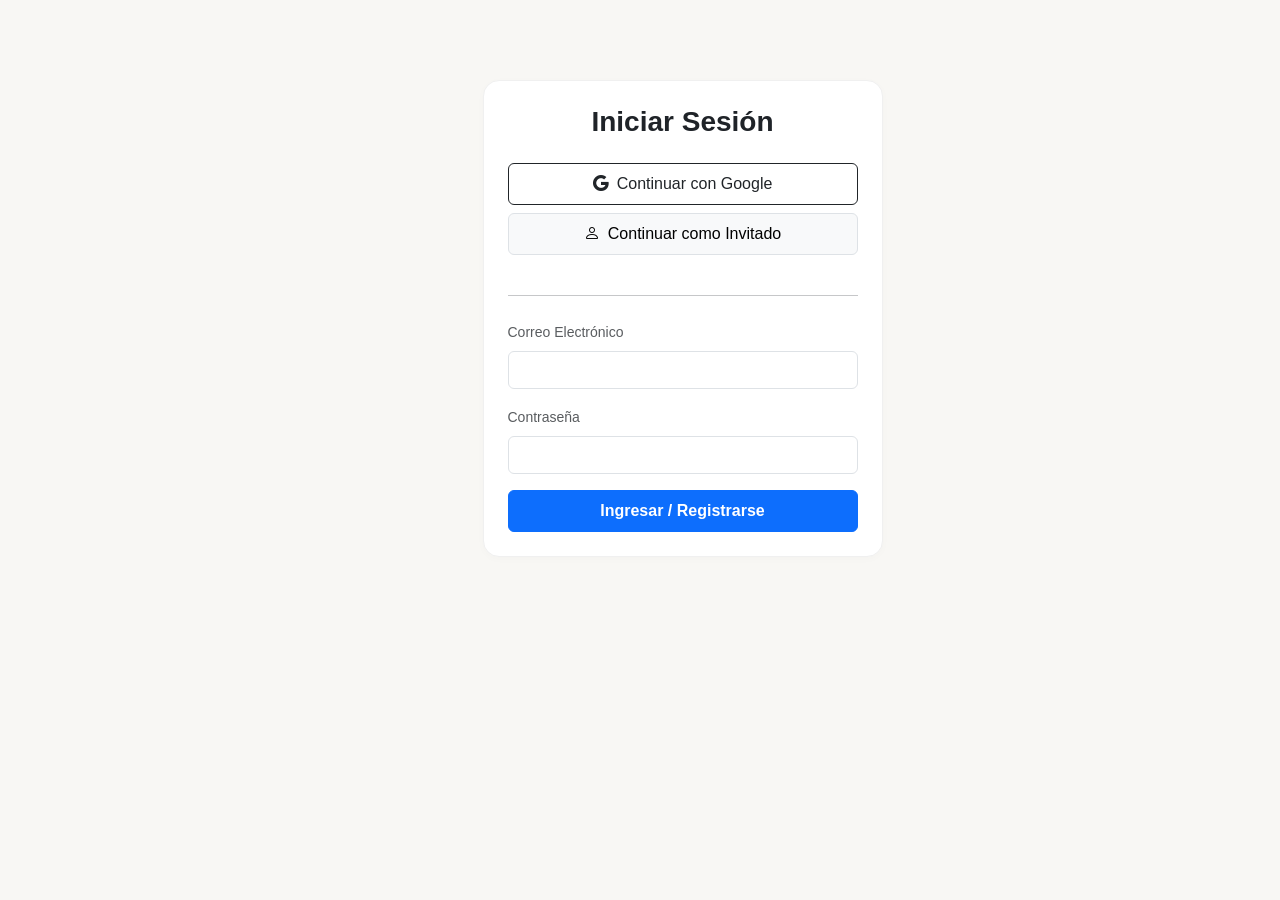
==== index.html @ 105b6065 "Add files via upload" ====
<!DOCTYPE html>
<html lang="es">
<head>
    <meta charset="UTF-8">
    <meta name="viewport" content="width=device-width, initial-scale=1.0">
    <title>MasterBudget Pro - Dashboard</title>
    <!-- Bootstrap CSS & Icons -->
    <link href="https://cdn.jsdelivr.net/npm/bootstrap@5.3.0/dist/css/bootstrap.min.css" rel="stylesheet">
    <link rel="stylesheet" href="https://cdn.jsdelivr.net/npm/bootstrap-icons@1.11.1/font/bootstrap-icons.css">
    <!-- Archivo CSS Personalizado -->
    <link rel="stylesheet" href="styles.css">
    <!-- Chart.js -->
    <script src="https://cdn.jsdelivr.net/npm/chart.js"></script>
    <!-- Supabase JS -->
    <script src="https://cdn.jsdelivr.net/npm/@supabase/supabase-js@2"></script>
    <!-- Librerías para Exportar a Excel y PDF sin fallos de CDN -->
    <script src="https://cdn.jsdelivr.net/npm/xlsx@0.18.5/dist/xlsx.full.min.js"></script>
    <script src="https://cdnjs.cloudflare.com/ajax/libs/jspdf/2.5.1/jspdf.umd.min.js"></script>
    <!-- PDF.js de Mozilla para leer Estados de Cuenta BI en PDF -->
    <script src="https://cdnjs.cloudflare.com/ajax/libs/pdf.js/2.16.105/pdf.min.js"></script>
</head>
<body>

    <!-- OVERLAY DE CARGA Y PROCESAMIENTO -->
    <div id="loading-overlay" class="d-none" style="position: fixed; top: 0; left: 0; width: 100vw; height: 100vh; background: rgba(0,0,0,0.65); z-index: 10000; display: flex; align-items: center; justify-content: center; backdrop-filter: blur(4px);">
        <div class="card p-4 rounded-4 shadow-lg text-center border-0" style="max-width: 380px; background: var(--card-bg, #ffffff);">
            <div class="spinner-border text-primary mb-3" role="status" style="width: 3.5rem; height: 3.5rem;">
                <span class="visually-hidden">Cargando...</span>
            </div>
            <h5 class="fw-bold mb-2" id="loading-title">Procesando Estado de Cuenta...</h5>
            <p class="text-muted small mb-0" id="loading-subtitle">Extrayendo transacciones del PDF. Por favor, no cierres la ventana.</p>
        </div>
    </div>

    <!-- Alerta de Emergencia por Déficit -->
    <div id="emergency-screen" class="d-none">
        <div class="emergency-content text-center text-white p-5 bg-danger" style="position: fixed; top: 0; left: 0; width: 100%; height: 100%; z-index: 9999;">
            <h1 class="display-1">⚠️ ¡ALERTA FINANCIERA!</h1>
            <h2>Tus gastos superan tus ingresos este mes</h2>
            <p>Ya no cuentas con recursos libres. Ajusta tus categorías o revisa tus objetivos.</p>
            <button class="btn btn-light mt-4 fw-bold" onclick="closeEmergency()">Entendido, revisaré mis finanzas</button>
        </div>
    </div>

    <!-- SIDEBAR DE NAVEGACIÓN CON NOMBRES DEBAJO -->
    <aside id="app-sidebar" class="sidebar-nav d-none">
        <div class="mb-3 text-primary fs-3"><i class="bi bi-wallet2"></i></div>
        
        <a class="sidebar-icon active" onclick="showSection('dashboard-section')" title="Dashboard">
            <i class="bi bi-grid-fill"></i>
            <span>Dashboard</span>
        </a>
        <a class="sidebar-icon" onclick="showSection('daily-tx-section'); loadDailyTransactions();" title="Diario">
            <i class="bi bi-receipt-cutoff"></i>
            <span>Diario</span>
        </a>
        <a class="sidebar-icon" onclick="showSection('bank-import-section')" title="Importar">
            <i class="bi bi-file-earmark-arrow-up"></i>
            <span>Importar</span>
        </a>
        <a class="sidebar-icon" onclick="showSection('categories-section')" title="Límites">
            <i class="bi bi-tags-fill"></i>
            <span>Límites</span>
        </a>
        <a class="sidebar-icon" onclick="showSection('emergency-fund-section')" title="Fondo">
            <i class="bi bi-shield-lock-fill"></i>
            <span>Fondo</span>
        </a>
        <a class="sidebar-icon" onclick="showSection('goals-section')" title="Objetivos">
            <i class="bi bi-trophy"></i>
            <span>Objetivos</span>
        </a>
        <a class="sidebar-icon" onclick="showSection('history-section'); loadHistoryTable();" title="Histórico">
            <i class="bi bi-journal-text"></i>
            <span>Histórico</span>
        </a>
        
        <a class="sidebar-icon mt-auto mb-3" data-bs-toggle="modal" data-bs-target="#settingsModal" title="Ajustes">
            <i class="bi bi-gear"></i>
            <span>Ajustes</span>
        </a>
    </aside>

    <div class="main-wrapper">
        
        <!-- TOPBAR DE USUARIO Y SELECTOR DE MES -->
        <header id="top-navbar" class="d-flex justify-content-between align-items-center mb-4 d-none">
            <div class="d-flex align-items-center gap-3">
                <h4 class="fw-bold mb-0">MasterBudget Pro</h4>
                <div class="d-flex align-items-center gap-2 bg-white px-3 py-1 rounded-pill border shadow-sm ms-3">
                    <i class="bi bi-calendar3 text-muted"></i>
                    <input type="month" id="selected-month" class="form-control form-control-sm border-0 bg-transparent fw-semibold" style="width: 145px;" onchange="onPeriodChange()">
                </div>
            </div>
            
            <div class="d-flex align-items-center gap-3">
                <button id="theme-toggle-btn" class="btn btn-white border rounded-circle p-2 shadow-sm d-flex align-items-center justify-content-center" style="width: 40px; height: 40px;" onclick="toggleThemeMode()">
                    <i id="theme-icon" class="bi bi-moon-fill fs-5 text-dark"></i>
                </button>

                <div class="dropdown">
                    <button class="btn btn-white border rounded-pill px-3 py-2 shadow-sm d-flex align-items-center gap-2" type="button" data-bs-toggle="dropdown">
                        <img id="user-avatar" src="" class="rounded-circle d-none" width="28" height="28">
                        <span id="user-greeting" class="fw-semibold text-dark fs-6">Cargando...</span>
                        <i class="bi bi-chevron-down small text-muted"></i>
                    </button>
                    <ul class="dropdown-menu dropdown-menu-end shadow-sm border-0 rounded-4 mt-2">
                        <li><h6 class="dropdown-header" id="user-email">email@ejemplo.com</h6></li>
                        <li><hr class="dropdown-divider"></li>
                        <li><button class="dropdown-item" data-bs-toggle="modal" data-bs-target="#settingsModal"><i class="bi bi-gear me-2"></i> Configuración</button></li>
                        <li><button class="dropdown-item text-danger" onclick="logout()"><i class="bi bi-box-arrow-right me-2"></i> Cerrar Sesión</button></li>
                    </ul>
                </div>
            </div>
        </header>

        <!-- SECCIÓN 1: LOGIN -->
        <section id="login-section" class="dashboard-card mx-auto mt-5" style="max-width: 400px;">
            <h3 class="text-center mb-4 fw-bold">Iniciar Sesión</h3>
            <button type="button" class="btn btn-outline-dark w-100 mb-2 py-2 fw-medium" onclick="loginWithGoogle()"><i class="bi bi-google me-2"></i>Continuar con Google</button>
            <button type="button" class="btn btn-light border w-100 mb-3 py-2 fw-medium" onclick="loginAsGuest()"><i class="bi bi-person me-2"></i>Continuar como Invitado</button>
            <hr class="my-4">
            <form id="login-form">
                <div class="mb-3">
                    <label class="form-label small text-muted">Correo Electrónico</label>
                    <input type="email" id="login-email" class="form-control" required>
                </div>
                <div class="mb-3">
                    <label class="form-label small text-muted">Contraseña</label>
                    <input type="password" id="login-password" class="form-control" required>
                </div>
                <button type="submit" class="btn btn-primary w-100 py-2 fw-semibold">Ingresar / Registrarse</button>
            </form>
        </section>

        <!-- SECCIÓN PRINCIPAL: DASHBOARD -->
        <section id="dashboard-section" class="d-none">
            <!-- ACCIONES RÁPIDAS -->
            <div class="d-flex justify-content-between align-items-center flex-wrap gap-2 mb-4">
                <div class="d-flex gap-2 flex-wrap">
                    <button class="btn btn-dark rounded-pill px-4" onclick="showSection('daily-tx-section')"><i class="bi bi-plus-circle me-2"></i>Nueva Transacción</button>
                    <button class="btn btn-outline-primary rounded-pill px-4" onclick="showSection('bank-import-section')"><i class="bi bi-upload me-2"></i>Importar Estado de Cuenta BI</button>
                    <button class="btn btn-outline-success rounded-pill px-4" onclick="showSection('goals-section')"><i class="bi bi-flag me-2"></i>Objetivos</button>
                    <button class="btn btn-outline-warning text-dark rounded-pill px-4" onclick="showSection('categories-section')"><i class="bi bi-tags me-2"></i>Límites</button>
                </div>
                <div class="d-flex gap-2">
                    <button class="btn btn-outline-secondary rounded-pill px-3" onclick="exportToExcel()"><i class="bi bi-file-earmark-excel text-success me-1"></i> Excel</button>
                    <button class="btn btn-outline-secondary rounded-pill px-3" onclick="exportToPDF()"><i class="bi bi-file-earmark-pdf text-danger me-1"></i> PDF</button>
                </div>
            </div>

            <!-- MÉTRICAS PRINCIPALES -->
            <div class="row g-3 mb-4">
                <div class="col-md-4">
                    <div class="dashboard-card">
                        <div class="metric-title">Saldo Libre Disponible</div>
                        <div class="metric-sub">Descontando gastos y débitos</div>
                        <div class="metric-value" id="dash-balance">Q 0,00</div>
                    </div>
                </div>
                <div class="col-md-4">
                    <div class="dashboard-card">
                        <div class="metric-title">Gastos Fijos y Diarios</div>
                        <div class="metric-sub">Total acumulado del mes</div>
                        <div class="metric-value val-negative" id="dash-expenses">-Q 0,00</div>
                    </div>
                </div>
                <div class="col-md-4">
                    <div class="dashboard-card">
                        <div class="metric-title">Ingresos Totales</div>
                        <div class="metric-sub">Base más ingresos extras</div>
                        <div class="metric-value val-positive" id="dash-income">Q 0,00</div>
                    </div>
                </div>
            </div>

            <!-- FILA 2: LÍMITES POR CATEGORÍA Y TRANSACCIONES -->
            <div class="row g-3 mb-4">
                <div class="col-md-6">
                    <div class="dashboard-card">
                        <div class="d-flex justify-content-between align-items-center mb-3">
                            <h6 class="fw-bold mb-0"><i class="bi bi-speedometer2 me-2 text-warning"></i>Límites de Presupuesto</h6>
                            <button class="btn btn-sm btn-link p-0 text-decoration-none" onclick="showSection('categories-section')">Editar Límites</button>
                        </div>
                        <div id="category-limits-container">
                            <span class="text-muted small">Cargando categorías...</span>
                        </div>
                    </div>
                </div>

                <div class="col-md-6">
                    <div class="dashboard-card">
                        <div class="d-flex justify-content-between align-items-center mb-3">
                            <h6 class="fw-bold mb-0"><i class="bi bi-clock-history me-2 text-primary"></i>Últimas Transacciones Registradas</h6>
                            <button class="btn btn-sm btn-outline-primary rounded-pill px-3 fw-semibold" onclick="showSection('daily-tx-section'); loadDailyTransactions();" id="view-all-tx-btn">
                                Ver todas <i class="bi bi-arrow-right ms-1"></i>
                            </button>
                        </div>
                        <div id="recent-transactions-list">
                            <span class="text-muted small">Cargando movimientos...</span>
                        </div>
                    </div>
                </div>
            </div>

            <!-- FILA 3: GRÁFICAS -->
            <div class="row g-3">
                <div class="col-md-6">
                    <div class="dashboard-card">
                        <h6 class="fw-bold mb-1">Evolución Diaria de Gastos</h6>
                        <div class="small text-muted mb-3">Totales acumulados por semana</div>
                        <canvas id="barChart" height="200"></canvas>
                    </div>
                </div>

                <div class="col-md-6">
                    <div class="dashboard-card">
                        <h6 class="fw-bold mb-1">Distribución Por Categoría</h6>
                        <div class="small text-muted mb-3">Proporción del mes</div>
                        <canvas id="donutChart" height="200"></canvas>
                    </div>
                </div>
            </div>
        </section>

        <!-- SECCIÓN: LIBRO DIARIO DE TRANSACCIONES -->
        <section id="daily-tx-section" class="d-none">
            <div class="dashboard-card">
                <div class="d-flex justify-content-between align-items-center flex-wrap gap-2 mb-3">
                    <div>
                        <h4 class="fw-bold mb-0"><i class="bi bi-receipt-cutoff me-2 text-primary"></i>Libro Diario de Movimientos</h4>
                        <p class="text-muted small mb-0">Consulta, filtra o edita el 100% de tus créditos y débitos importados o manuales</p>
                    </div>
                    <button class="btn btn-primary" data-bs-toggle="modal" data-bs-target="#newTxModal"><i class="bi bi-plus-lg me-1"></i>Agregar Movimiento</button>
                </div>

                <!-- CONTROLES DE FILTRO Y BÚSQUEDA -->
                <div class="row g-2 mb-4 bg-light p-3 rounded-3 border">
                    <div class="col-md-6">
                        <div class="input-group">
                            <span class="input-group-text bg-white border-end-0"><i class="bi bi-search text-muted"></i></span>
                            <input type="text" id="search-tx-input" class="form-control border-start-0" placeholder="Buscar por descripción o concepto..." oninput="filterDailyTransactions()">
                        </div>
                    </div>
                    <div class="col-md-3">
                        <select id="filter-tx-type" class="form-select" onchange="filterDailyTransactions()">
                            <option value="all">Todos los Movimientos</option>
                            <option value="expense">Solo Débitos (Gastos)</option>
                            <option value="income">Solo Créditos (Ingresos)</option>
                        </select>
                    </div>
                    <div class="col-md-3 text-end">
                        <span class="badge bg-secondary p-2 fs-6 fw-normal" id="tx-count-badge">0 Movimientos</span>
                    </div>
                </div>

                <div class="table-responsive">
                    <table class="table table-hover align-middle">
                        <thead class="table-light">
                            <tr>
                                <th>Fecha</th>
                                <th>Tipo</th>
                                <th>Categoría</th>
                                <th>Descripción / Documento</th>
                                <th>Monto</th>
                                <th>Acción</th>
                            </tr>
                        </thead>
                        <tbody id="daily-tx-table-body">
                            <tr><td colspan="6" class="text-center text-muted">Cargando transacciones...</td></tr>
                        </tbody>
                    </table>
                </div>
            </div>
        </section>

        <!-- SECCIÓN: IMPORTADOR BANCO BI (PDF / CSV) Y SMS -->
        <section id="bank-import-section" class="d-none">
            <div class="row g-4">
                <!-- IMPORTAR PDF DE BANCO INDUSTRIAL -->
                <div class="col-md-6">
                    <div class="dashboard-card">
                        <h5 class="fw-bold mb-3"><i class="bi bi-file-earmark-pdf text-danger me-2"></i>Importar Estado de Cuenta BI (PDF)</h5>
                        <p class="small text-muted mb-3">Sube directamente el estado de cuenta oficial descargado en formato PDF de <strong>BI en Línea</strong>.</p>
                        
                        <div class="mb-3">
                            <input type="file" id="bank-file-input" class="form-control" accept=".pdf, .csv, .xlsx, .xls">
                        </div>
                        <button class="btn btn-danger w-100 fw-semibold" onclick="processBankFile()"><i class="bi bi-upload me-2"></i>Importar PDF de BI</button>
                    </div>
                </div>

                <!-- PARSER DE SMS O NOTIFICACIÓN BI -->
                <div class="col-md-6">
                    <div class="dashboard-card">
                        <h5 class="fw-bold mb-3"><i class="bi bi-chat-text text-primary me-2"></i>Pegar Notificación SMS / Correo</h5>
                        <p class="small text-muted mb-3">Pega el texto que te envía el banco al realizar un movimiento (Ej: <em>"BiMovil: Debito por Q.500.00 Cuenta MONE..."</em>).</p>
                        
                        <div class="mb-3">
                            <textarea id="sms-text-input" class="form-control" rows="4" placeholder="Pega aquí el mensaje de BiMovil..."></textarea>
                        </div>
                        <button class="btn btn-primary w-100 fw-semibold" onclick="parseSmsNotification()"><i class="bi bi-magic me-2"></i>Parsear y Registrar Transacción</button>
                    </div>
                </div>
            </div>
        </section>

        <!-- SECCIÓN: CATEGORÍAS PERSONALIZADAS Y LÍMITES -->
        <section id="categories-section" class="d-none">
            <div class="dashboard-card mx-auto" style="max-width: 650px;">
                <h4 class="fw-bold mb-3"><i class="bi bi-tags-fill me-2 text-warning"></i>Categorías Personalizadas y Presupuestos</h4>
                <p class="text-muted small mb-4">Define límites mensuales por categoría para recibir alertas cuando te acerques al máximo configurado.</p>

                <div class="input-group mb-4">
                    <input type="text" id="new-cat-name" class="form-control" placeholder="Nombre de categoría (ej: Gimnasio, Mascotas)">
                    <input type="number" id="new-cat-limit" class="form-control" placeholder="Límite máximo Q">
                    <button class="btn btn-warning fw-semibold" onclick="addCustomCategory()"><i class="bi bi-plus-lg me-1"></i>Agregar</button>
                </div>

                <h6 class="fw-bold mb-3">Tus Categorías Configuradas</h6>
                <div id="categories-manage-list">
                    <span class="text-muted small">Cargando categorías...</span>
                </div>
            </div>
        </section>

        <!-- SECCIÓN: FONDO DE EMERGENCIA DINÁMICO -->
        <section id="emergency-fund-section" class="d-none">
            <div class="dashboard-card mx-auto" style="max-width: 700px;">
                <h4 class="fw-bold mb-3"><i class="bi bi-shield-check me-2 text-success"></i>Fondo de Emergencia Dinámico</h4>
                <p class="text-muted small mb-4">Calcula la cantidad de meses que puedes cubrir sin ingresos, en función de tus gastos fijos reales.</p>

                <div class="row g-3 mb-4">
                    <div class="col-md-6">
                        <div class="p-3 bg-light rounded-3 text-center">
                            <span class="small text-muted d-block">Gasto Mensual Promedio</span>
                            <h3 class="fw-bold text-danger mb-0" id="avg-monthly-expense">Q 0.00</h3>
                        </div>
                    </div>
                    <div class="col-md-6">
                        <div class="p-3 bg-light rounded-3 text-center">
                            <span class="small text-muted d-block">Monto Actual de Ahorro</span>
                            <h3 class="fw-bold text-success mb-0" id="current-savings-fund">Q 0.00</h3>
                        </div>
                    </div>
                </div>

                <div class="text-center p-4 rounded-4 border bg-white shadow-sm mb-4">
                    <h5 class="text-muted mb-2">Respaldo Financiero Calculado:</h5>
                    <h1 class="display-4 fw-bold text-primary mb-1" id="freedom-months">0.0 Meses</h1>
                    <p class="small text-muted mb-0" id="freedom-status-text">Analizando datos...</p>
                </div>

                <div class="mb-3">
                    <label class="form-label fw-bold">Ajustar Saldo de Fondo de Emergencia:</label>
                    <div class="input-group">
                        <span class="input-group-text">Q</span>
                        <input type="number" id="update-emergency-input" class="form-control" placeholder="Monto total asignado a emergencias">
                        <button class="btn btn-primary" onclick="updateEmergencySavings()">Actualizar Fondo</button>
                    </div>
                </div>
            </div>
        </section>

        <!-- SECCIÓN: OBJETIVOS -->
        <section id="goals-section" class="d-none dashboard-card mx-auto mt-4" style="max-width: 500px;">
            <h4 class="fw-bold mb-3">Nuevo Objetivo</h4>
            <div class="mb-3">
                <label class="form-label">Nombre del Objetivo:</label>
                <input type="text" id="goal-name-input" class="form-control" placeholder="Ej: Viaje, Carro, Estudios">
            </div>

            <div class="mb-3">
                <label class="form-label">Monto Total Meta (Q):</label>
                <input type="number" id="goal-target-amount" class="form-control" placeholder="Ej: 12000" oninput="calculateMonthlyDebit()">
            </div>

            <div class="mb-3">
                <label class="form-label">Plazo en Meses:</label>
                <input type="number" id="goal-target-months" class="form-control" value="12" min="1" oninput="calculateMonthlyDebit()">
            </div>

            <div class="mb-3">
                <label class="form-label">Cuota Mensual Automática:</label>
                <input type="number" id="goal-monthly-debit" class="form-control bg-light" readonly>
            </div>

            <button class="btn btn-success w-100 mb-2" onclick="saveGoal()">Guardar Objetivo</button>
            <button class="btn btn-light border w-100" onclick="showSection('dashboard-section')">Volver al Dashboard</button>
        </section>

        <!-- SECCIÓN: HISTÓRICO -->
        <section id="history-section" class="d-none">
            <div class="dashboard-card">
                <h4 class="fw-bold mb-3"><i class="bi bi-journal-text me-2 text-primary"></i>Histórico Presupuestario</h4>
                <div class="table-responsive">
                    <table class="table table-hover align-middle">
                        <thead class="table-light">
                            <tr>
                                <th>Mes / Año</th>
                                <th>Ingresos</th>
                                <th>Gastos</th>
                                <th>Ahorros / Débitos</th>
                                <th>Saldo Disponible</th>
                                <th>Acción</th>
                            </tr>
                        </thead>
                        <tbody id="history-table-body">
                            <tr><td colspan="6" class="text-center text-muted">Cargando historial...</td></tr>
                        </tbody>
                    </table>
                </div>
            </div>
        </section>

    </div>

    <!-- MODAL NUEVO MOVIMIENTO DIARIO -->
    <div class="modal fade" id="newTxModal" tabindex="-1">
        <div class="modal-dialog">
            <div class="modal-content rounded-4 border-0">
                <div class="modal-header">
                    <h5 class="modal-title fw-bold">➕ Registrar Transacción</h5>
                    <button type="button" class="btn-close" data-bs-dismiss="modal"></button>
                </div>
                <div class="modal-body">
                    <div class="mb-3">
                        <label class="form-label fw-bold">Tipo</label>
                        <select id="tx-type" class="form-select" onchange="updateCategoryDropdown()">
                            <option value="expense">Gasto (-)</option>
                            <option value="income">Ingreso (+)</option>
                        </select>
                    </div>
                    <div class="mb-3">
                        <label class="form-label fw-bold">Categoría</label>
                        <select id="tx-category" class="form-select"></select>
                    </div>
                    <div class="mb-3">
                        <label class="form-label fw-bold">Monto (Q)</label>
                        <input type="number" id="tx-amount" class="form-control" placeholder="0.00" step="0.01" required>
                    </div>
                    <div class="mb-3">
                        <label class="form-label fw-bold">Fecha</label>
                        <input type="date" id="tx-date" class="form-control">
                    </div>
                    <div class="mb-3">
                        <label class="form-label fw-bold">Descripción / Nota</label>
                        <input type="text" id="tx-desc" class="form-control" placeholder="Ej: Pago de Luz, Supermercado">
                    </div>
                </div>
                <div class="modal-footer">
                    <button type="button" class="btn btn-light" data-bs-dismiss="modal">Cancelar</button>
                    <button type="button" class="btn btn-primary" onclick="saveDailyTransaction()">Guardar Transacción</button>
                </div>
            </div>
        </div>
    </div>

    <!-- MODAL CONFIGURACIÓN CUENTA -->
    <div class="modal fade" id="settingsModal" tabindex="-1">
        <div class="modal-dialog">
            <div class="modal-content rounded-4 border-0">
                <div class="modal-header">
                    <h5 class="modal-title fw-bold"><i class="bi bi-gear-fill me-2"></i>Configuración</h5>
                    <button type="button" class="btn-close" data-bs-dismiss="modal"></button>
                </div>
                <div class="modal-body">
                    <div class="mb-4">
                        <label class="form-label fw-bold">Divisa</label>
                        <select id="currency-select" class="form-select" onchange="changeCurrency(this.value)">
                            <option value="Q">Quetzales (Q)</option>
                            <option value="€">Euros (€)</option>
                            <option value="$">Dólares ($)</option>
                        </select>
                    </div>
                    <hr class="my-4">
                    <div class="border border-danger border-opacity-25 bg-danger bg-opacity-10 rounded-3 p-3">
                        <h6 class="fw-bold text-danger mb-1"><i class="bi bi-exclamation-triangle-fill me-2"></i>Zona de Peligro</h6>
                        <p class="small text-muted mb-3">Esta acción eliminará todos los registros permanentemente.</p>
                        <button type="button" class="btn btn-outline-danger btn-sm w-100 fw-semibold" onclick="openResetConfirmation()">Resetear todos mis datos</button>
                    </div>
                </div>
            </div>
        </div>
    </div>

    <!-- MODAL CONFIRMACIÓN RESET -->
    <div class="modal fade" id="confirmResetModal" tabindex="-1">
        <div class="modal-dialog modal-dialog-centered">
            <div class="modal-content rounded-4 border-0 shadow">
                <div class="modal-header bg-danger text-white rounded-top-4">
                    <h5 class="modal-title fw-bold">Confirmar Eliminación</h5>
                    <button type="button" class="btn-close btn-close-white" data-bs-dismiss="modal"></button>
                </div>
                <div class="modal-body text-center p-4">
                    <h5 class="fw-bold text-danger mb-3">¿Esta seguro de eliminar la data?</h5>
                    <p class="text-muted mb-0">No se podrá restaurar una vez confirmado.</p>
                </div>
                <div class="modal-footer justify-content-center gap-2 pb-4 border-0">
                    <button type="button" class="btn btn-light border" data-bs-dismiss="modal">Cancelar</button>
                    <button type="button" class="btn btn-danger" onclick="executeResetData()">Sí, eliminar todo</button>
                </div>
            </div>
        </div>
    </div>

    <!-- Bootstrap JS -->
    <script src="https://cdn.jsdelivr.net/npm/bootstrap@5.3.0/dist/js/bootstrap.bundle.min.js"></script>

    <!-- CÓDIGO JAVASCRIPT MASTERBUDGET PRO -->
    <script>
        if (window.pdfjsLib) {
            pdfjsLib.GlobalWorkerOptions.workerSrc = 'https://cdnjs.cloudflare.com/ajax/libs/pdf.js/2.16.105/pdf.worker.min.js';
        }

        let supabaseClient = null;
        if (window.supabase) {
            const supabaseUrl = 'https://aiufiecbzrupeodtupur.supabase.co';
            const supabaseKey = 'sb_publishable_KdfNLyZZM8jr92pLWsxePg_XNn4ZMca';
            supabaseClient = window.supabase.createClient(supabaseUrl, supabaseKey);
        }

        let currentUserId = null;
        let barChartInstance = null;
        let donutChartInstance = null;
        let currentCurrency = 'Q';
        let selectedPeriod = new Date().toISOString().slice(0, 7);

        let defaultCategories = [
            { name: "Comida / Supermercado", limit: 2000 },
            { name: "Alquiler / Casa", limit: 3000 },
            { name: "Luz / Servicios", limit: 500 },
            { name: "Salud / Farmacia", limit: 500 },
            { name: "Transporte", limit: 800 },
            { name: "Compras / Entretenimiento", limit: 1000 },
            { name: "Transferencias / Pagos", limit: 1500 }
        ];

        let customCategories = [];
        let dailyTransactions = [];
        let goalsList = [];
        let totalSavingsFund = 0;

        function formatMoney(amount) {
            return (parseFloat(amount) || 0).toLocaleString('en-US', {
                minimumFractionDigits: 2,
                maximumFractionDigits: 2
            });
        }

        function showLoading(title, subtitle) {
            const overlay = document.getElementById('loading-overlay');
            if (title) document.getElementById('loading-title').innerText = title;
            if (subtitle) document.getElementById('loading-subtitle').innerText = subtitle;
            overlay.classList.remove('d-none');
        }

        function hideLoading() {
            document.getElementById('loading-overlay').classList.add('d-none');
        }

        document.addEventListener('DOMContentLoaded', () => {
            document.getElementById('selected-month').value = selectedPeriod;
            document.getElementById('tx-date').valueAsDate = new Date();

            const savedTheme = localStorage.getItem('theme');
            if (savedTheme === 'dark') {
                document.body.classList.add('dark-theme');
                const themeIcon = document.getElementById('theme-icon');
                if (themeIcon) {
                    themeIcon.classList.remove('bi-moon-fill', 'text-dark');
                    themeIcon.classList.add('bi-sun-fill', 'text-warning');
                }
            }

            const loginForm = document.getElementById('login-form');
            if (loginForm) {
                loginForm.addEventListener('submit', async function(e) {
                    e.preventDefault();
                    if (!supabaseClient) return alert('La conexión con Supabase falló.');
                    const email = document.getElementById('login-email').value;
                    const password = document.getElementById('login-password').value;

                    try {
                        let { data, error } = await supabaseClient.auth.signInWithPassword({ email, password });
                        if (error) {
                            let signUp = await supabaseClient.auth.signUp({ email, password });
                            if (signUp.error) alert('Error: ' + signUp.error.message);
                            else alert('Usuario registrado exitosamente.');
                        }
                    } catch (err) { alert('Error: ' + err.message); }
                });
            }
        });

        function toggleThemeMode() {
            const body = document.body;
            const themeIcon = document.getElementById('theme-icon');
            body.classList.toggle('dark-theme');
            
            if (body.classList.contains('dark-theme')) {
                themeIcon.classList.remove('bi-moon-fill', 'text-dark');
                themeIcon.classList.add('bi-sun-fill', 'text-warning');
                localStorage.setItem('theme', 'dark');
            } else {
                themeIcon.classList.remove('bi-sun-fill', 'text-warning');
                themeIcon.classList.add('bi-moon-fill', 'text-dark');
                localStorage.setItem('theme', 'light');
            }
            renderCharts();
        }

        if (supabaseClient) {
            supabaseClient.auth.onAuthStateChange((event, session) => {
                if (session) {
                    currentUserId = session.user.id;
                    renderUserProfile(session.user);
                    toggleAppLayout(true);
                    showSection('dashboard-section');
                    loadAllAppData();
                }
            });
        }

        function renderUserProfile(user) {
            const avatarImg = document.getElementById('user-avatar');
            const greetingEl = document.getElementById('user-greeting');
            const emailEl = document.getElementById('user-email');

            if (user === 'invitado') {
                greetingEl.innerText = "Modo Invitado";
                emailEl.innerText = "Sesión temporal de prueba";
                avatarImg.classList.add('d-none');
            } else if (user) {
                const userMeta = user.user_metadata || {};
                const fullName = userMeta.full_name || userMeta.name || 'Usuario';
                const avatarUrl = userMeta.avatar_url || userMeta.picture;

                greetingEl.innerText = fullName;
                emailEl.innerText = user.email || '';

                if (avatarUrl) {
                    avatarImg.src = avatarUrl;
                    avatarImg.classList.remove('d-none');
                }
            }
        }

        function toggleAppLayout(show) {
            if (show) {
                document.getElementById('top-navbar').classList.remove('d-none');
                document.getElementById('app-sidebar').classList.remove('d-none');
            } else {
                document.getElementById('top-navbar').classList.add('d-none');
                document.getElementById('app-sidebar').classList.add('d-none');
            }
        }

        async function loginWithGoogle() {
            if (!supabaseClient) return alert('No hay conexión con Supabase. Usa modo invitado.');
            try {
                await supabaseClient.auth.signInWithOAuth({
                    provider: 'google',
                    options: { redirectTo: window.location.origin }
                });
            } catch (err) { alert(err.message); }
        }

        function loginAsGuest() {
            currentUserId = 'invitado';
            renderUserProfile('invitado');
            toggleAppLayout(true);
            showSection('dashboard-section');
            loadAllAppData();
        }

        async function logout() {
            if (supabaseClient) await supabaseClient.auth.signOut();
            currentUserId = null;
            toggleAppLayout(false);
            showSection('login-section');
        }

        function showSection(sectionId) {
            const sections = document.querySelectorAll('section');
            sections.forEach(sec => sec.classList.add('d-none'));
            document.getElementById(sectionId).classList.remove('d-none');

            if (sectionId === 'daily-tx-section') {
                loadDailyTransactions();
            }
        }

        function onPeriodChange() {
            selectedPeriod = document.getElementById('selected-month').value;
            loadAllAppData();
        }

        function changeCurrency(symbol) {
            currentCurrency = symbol;
            updateDashboardMetrics();
        }

        function exportToPDF() {
            if (!window.jspdf) return alert("Cargando motor PDF, intenta de nuevo.");
            const { jsPDF } = window.jspdf;
            const doc = new jsPDF();

            doc.setFillColor(31, 35, 40);
            doc.rect(0, 0, 210, 30, 'F');
            doc.setFont("helvetica", "bold");
            doc.setFontSize(20);
            doc.setTextColor(255, 255, 255);
            doc.text("MasterBudget Pro - Reporte Financiero", 14, 20);

            doc.setFontSize(10);
            doc.setFont("helvetica", "normal");
            doc.text(`Periodo: ${selectedPeriod}`, 155, 20);

            let totalInc = 0, totalExp = 0;
            dailyTransactions.forEach(t => {
                if (t.type === 'income') totalInc += parseFloat(t.amount);
                else totalExp += parseFloat(t.amount);
            });

            const goalsDebit = goalsList.reduce((acc, g) => acc + (parseFloat(g.monthly_debit) || 0), 0);
            const freeBalance = totalInc - totalExp - goalsDebit;

            let y = 45;
            doc.setTextColor(0, 0, 0);
            doc.setFontSize(14);
            doc.setFont("helvetica", "bold");
            doc.text("Resumen General", 14, y);

            y += 8;
            const summaryRows = [
                ["Ingresos y Saldo Inicial", `${currentCurrency} ${formatMoney(totalInc)}`],
                ["Gastos Totales", `-${currentCurrency} ${formatMoney(totalExp)}`],
                ["Apartado de Objetivos", `-${currentCurrency} ${formatMoney(goalsDebit)}`],
                ["Saldo Libre Disponible", `${currentCurrency} ${formatMoney(freeBalance)}`]
            ];

            doc.setFontSize(11);
            summaryRows.forEach(([label, val], idx) => {
                doc.setFillColor(idx % 2 === 0 ? 245 : 255, 245, 245);
                doc.rect(14, y - 6, 182, 9, 'F');
                doc.setFont("helvetica", idx === 3 ? "bold" : "normal");
                doc.text(label, 18, y);
                doc.text(val, 180, y, { align: 'right' });
                y += 10;
            });

            y += 10;
            doc.setFontSize(14);
            doc.setFont("helvetica", "bold");
            doc.text("Últimas Transacciones del Mes", 14, y);

            y += 8;
            doc.setFontSize(10);
            doc.setFont("helvetica", "bold");
            doc.text("Fecha", 18, y);
            doc.text("Categoría", 55, y);
            doc.text("Descripción", 105, y);
            doc.text("Monto", 180, y, { align: 'right' });
            y += 5;

            doc.setFont("helvetica", "normal");
            dailyTransactions.slice(0, 15).forEach((t, i) => {
                if (y > 270) { doc.addPage(); y = 20; }
                doc.setFillColor(i % 2 === 0 ? 250 : 255, 250, 250);
                doc.rect(14, y - 5, 182, 8, 'F');
                doc.text(t.date || '', 18, y);
                doc.text((t.category || '').slice(0, 20), 55, y);
                doc.text((t.description || '').slice(0, 30), 105, y);
                doc.text(`${t.type === 'income' ? '+' : '-'}${currentCurrency} ${formatMoney(t.amount)}`, 180, y, { align: 'right' });
                y += 8;
            });

            doc.save(`MasterBudget_${selectedPeriod}.pdf`);
        }

        function exportToExcel() {
            const exportData = [
                ["MasterBudget Pro - Reporte Financiero"],
                ["Periodo:", selectedPeriod],
                [],
                ["Fecha", "Tipo", "Categoría", "Descripción", "Monto (" + currentCurrency + ")"]
            ];

            dailyTransactions.forEach(t => {
                exportData.push([t.date, t.type === 'income' ? 'Ingreso' : 'Gasto', t.category, t.description, t.amount]);
            });

            const ws = XLSX.utils.aoa_to_sheet(exportData);
            const wb = XLSX.utils.book_new();
            XLSX.utils.book_append_sheet(wb, ws, "Transacciones");
            XLSX.writeFile(wb, `MasterBudget_${selectedPeriod}.xlsx`);
        }

        async function loadAllAppData() {
            updateCategoryDropdown();

            if (supabaseClient && currentUserId && currentUserId !== 'invitado') {
                const { data: cats } = await supabaseClient.from('custom_categories').select('*').eq('user_id', currentUserId);
                if (cats && cats.length > 0) customCategories = cats;
                else customCategories = defaultCategories;

                const { data: txs } = await supabaseClient.from('daily_transactions').select('*').eq('user_id', currentUserId).order('date', { ascending: false });
                if (txs) dailyTransactions = txs.filter(t => t.date && t.date.startsWith(selectedPeriod));

                const { data: gol } = await supabaseClient.from('goals').select('*').eq('user_id', currentUserId);
                if (gol) goalsList = gol;
            }

            updateDashboardMetrics();
            renderCategoryLimits();
            renderRecentTransactions();
            calculateEmergencyFund();
        }

        function updateCategoryDropdown() {
            const type = document.getElementById('tx-type').value;
            const catSelect = document.getElementById('tx-category');
            
            if (type === 'income') {
                catSelect.innerHTML = '<option value="Salario">Salario Base</option><option value="Extra">Ingreso Extra</option><option value="Saldo Inicial BI">Saldo Inicial BI</option>';
            } else {
                const allCats = customCategories.length > 0 ? customCategories : defaultCategories;
                catSelect.innerHTML = allCats.map(c => `<option value="${c.name}">${c.name}</option>`).join('');
            }
        }

        async function saveDailyTransaction() {
            const type = document.getElementById('tx-type').value;
            const category = document.getElementById('tx-category').value;
            const amount = parseFloat(document.getElementById('tx-amount').value) || 0;
            const date = document.getElementById('tx-date').value || new Date().toISOString().slice(0, 10);
            const description = document.getElementById('tx-desc').value;

            if (amount <= 0) return alert('Ingresa un monto válido.');

            const newTx = { type, category, amount, date, description };

            if (supabaseClient && currentUserId && currentUserId !== 'invitado') {
                await supabaseClient.from('daily_transactions').insert([{ user_id: currentUserId, ...newTx }]);
            } else {
                dailyTransactions.unshift(newTx);
            }

            const modal = bootstrap.Modal.getInstance(document.getElementById('newTxModal'));
            if (modal) modal.hide();

            loadAllAppData();
        }

        function renderCategoryLimits() {
            const container = document.getElementById('category-limits-container');
            const allCats = customCategories.length > 0 ? customCategories : defaultCategories;

            container.innerHTML = allCats.map(cat => {
                const spent = dailyTransactions
                    .filter(t => t.type === 'expense' && t.category === cat.name)
                    .reduce((sum, t) => sum + parseFloat(t.amount), 0);

                const limit = parseFloat(cat.budget_limit || cat.limit) || 1;
                const pct = Math.min(100, Math.round((spent / limit) * 100));

                let barColor = 'bg-success';
                if (pct >= 100) barColor = 'bg-danger';
                else if (pct >= 80) barColor = 'bg-warning text-dark';

                return `<div class="mb-3">
                    <div class="d-flex justify-content-between small fw-bold mb-1">
                        <span>${cat.name}</span>
                        <span>${currentCurrency} ${formatMoney(spent)} / ${currentCurrency} ${formatMoney(limit)} (${pct}%)</span>
                    </div>
                    <div class="progress" style="height: 10px;">
                        <div class="progress-bar ${barColor}" style="width: ${pct}%;"></div>
                    </div>
                </div>`;
            }).join('');
        }

        function renderRecentTransactions() {
            const container = document.getElementById('recent-transactions-list');
            const btnViewAll = document.getElementById('view-all-tx-btn');

            if (btnViewAll) {
                btnViewAll.innerHTML = `Ver todas (${dailyTransactions.length}) <i class="bi bi-arrow-right ms-1"></i>`;
            }

            if (dailyTransactions.length === 0) {
                container.innerHTML = '<span class="text-muted small">No hay movimientos en este mes.</span>';
                return;
            }

            container.innerHTML = dailyTransactions.slice(0, 5).map(t => 
                `<div class="tx-item d-flex justify-content-between align-items-center py-2 border-bottom">
                    <div>
                        <div class="tx-title fw-bold text-dark small">${t.description || t.category}</div>
                        <div class="tx-date text-muted small">${t.date} · ${t.category}</div>
                    </div>
                    <div class="fw-bold ${t.type === 'income' ? 'text-success' : 'text-danger'}">
                        ${t.type === 'income' ? '+' : '-'}${currentCurrency} ${formatMoney(t.amount)}
                    </div>
                </div>`
            ).join('');
        }

        function loadDailyTransactions() {
            filterDailyTransactions();
        }

        function filterDailyTransactions() {
            const tbody = document.getElementById('daily-tx-table-body');
            const searchVal = document.getElementById('search-tx-input')?.value.toLowerCase() || '';
            const typeVal = document.getElementById('filter-tx-type')?.value || 'all';

            let filtered = dailyTransactions.filter(t => {
                const matchesSearch = (t.description || '').toLowerCase().includes(searchVal) || (t.category || '').toLowerCase().includes(searchVal);
                const matchesType = (typeVal === 'all') || (t.type === typeVal);
                return matchesSearch && matchesType;
            });

            const countBadge = document.getElementById('tx-count-badge');
            if (countBadge) countBadge.innerText = `${filtered.length} Movimiento(s)`;

            if (filtered.length === 0) {
                tbody.innerHTML = '<tr><td colspan="6" class="text-center text-muted">No se encontraron movimientos.</td></tr>';
                return;
            }

            tbody.innerHTML = filtered.map((t, idx) => `
                <tr>
                    <td class="fw-semibold">${t.date}</td>
                    <td>
                        <span class="badge ${t.type === 'income' ? 'bg-success-subtle text-success border border-success' : 'bg-danger-subtle text-danger border border-danger'} rounded-pill">
                            ${t.type === 'income' ? 'Crédito (+)' : 'Débito (-)'}
                        </span>
                    </td>
                    <td><span class="badge bg-light text-dark border">${t.category}</span></td>
                    <td class="small fw-medium">${t.description || 'Sin nota'}</td>
                    <td class="fw-bold ${t.type === 'income' ? 'text-success' : 'text-danger'}">
                        ${t.type === 'income' ? '+' : '-'}${currentCurrency} ${formatMoney(t.amount)}
                    </td>
                    <td>
                        <button class="btn btn-sm btn-outline-danger" onclick="deleteTransaction(${idx})"><i class="bi bi-trash"></i></button>
                    </td>
                </tr>
            `).join('');
        }

        async function deleteTransaction(idx) {
            const tx = dailyTransactions[idx];
            if (!tx) return;

            if (confirm('¿Deseas eliminar este movimiento?')) {
                if (supabaseClient && currentUserId && currentUserId !== 'invitado' && tx.id) {
                    await supabaseClient.from('daily_transactions').delete().eq('id', tx.id);
                }
                dailyTransactions.splice(idx, 1);
                loadAllAppData();
            }
        }

        function updateDashboardMetrics() {
            let totalIncome = 0;
            let totalExpenses = 0;

            dailyTransactions.forEach(t => {
                if (t.type === 'income') totalIncome += parseFloat(t.amount);
                else totalExpenses += parseFloat(t.amount);
            });

            const goalsDebit = goalsList.reduce((acc, g) => acc + (parseFloat(g.monthly_debit) || 0), 0);
            const balance = totalIncome - totalExpenses - goalsDebit;

            document.getElementById('dash-income').innerText = `${currentCurrency} ${formatMoney(totalIncome)}`;
            document.getElementById('dash-expenses').innerText = `-${currentCurrency} ${formatMoney(totalExpenses)}`;
            document.getElementById('dash-balance').innerText = `${currentCurrency} ${formatMoney(balance)}`;

            if (balance < 0 && totalIncome > 0) {
                document.getElementById('emergency-screen').classList.remove('d-none');
            } else {
                document.getElementById('emergency-screen').classList.add('d-none');
            }

            renderCharts();
        }

        function closeEmergency() {
            document.getElementById('emergency-screen').classList.add('d-none');
        }

        async function processBankFile() {
            const fileInput = document.getElementById('bank-file-input');
            if (!fileInput.files.length) return alert('Por favor, selecciona un archivo.');

            const file = fileInput.files[0];
            showLoading("Leyendo Estado de Cuenta...", "Analizando transacciones del archivo BI. Por favor espera unos segundos.");

            setTimeout(async () => {
                try {
                    if (file.type === 'application/pdf' || file.name.endsWith('.pdf')) {
                        await parseBIPdfStatement(file);
                    } else {
                        await parseBICsvOrExcelStatement(file);
                    }
                } catch (err) {
                    alert("Error al procesar el archivo: " + err.message);
                } finally {
                    hideLoading();
                }
            }, 300);
        }

        // 1. CLASIFICADOR LOCAL (RESPALDO AUTOMÁTICO DE ALTA FIABILIDAD)
        function autoCategorizeTransaction(description) {
            const desc = (description || '').toUpperCase();

            if (/DOMINOS|CAMPERO|DELICIAS|LAI LAI|MCDONALD|CAESARS|PEDIDOSYA|RESTAURANTE|CHICHARRONERA|ALMUERZO|SUPERMERCADO|SUPER 24|PUMA VILLALO|TACO/i.test(desc)) {
                return "Comida / Supermercado";
            }
            if (/EST\. DE SERV|MONTECAL|PUMA|PARQUEO|GASOLINERA|TRANSPORTE|UBER|SHELL|UNO/i.test(desc)) {
                return "Transporte";
            }
            if (/FARMA|VALUE|GALENO|BATRES|MEDIC|SALUD/i.test(desc)) {
                return "Salud / Farmacia";
            }
            if (/MATERIALES|ARENA|MANO DE OBRA|LAMINAS|TUBOS|PLANO|GARITA|CASA|COBAN|ALQUILER/i.test(desc)) {
                return "Alquiler / Casa";
            }
            if (/UNIVERSIDAD|TIGO|CLARO|EEGSA|EMPAGUA|LUNA|SERVICIOS|LUZ|AGUA/i.test(desc)) {
                return "Luz / Servicios";
            }
            if (/AIRBNB|HOTEL|OFFICE DEPOT|TIENDA|CONVENIENCIA|GAME|NETFLIX|SPOTIFY/i.test(desc)) {
                return "Compras / Entretenimiento";
            }
            if (/TRANSFERENCIA|BANCA MOVIL|ACH|PRESTAMO|PAGO ELECTRONICO|CREDITO/i.test(desc)) {
                return "Transferencias / Pagos";
            }

            return "Comida / Supermercado";
        }

        // 2. MOTOR DE IA CON GEMINI V2.5
        async function categorizeTransactionsWithAI(descriptionsList) {
            const GEMINI_API_KEY = "AQ.Ab8RN6Iiu4QsXvYet7w1171YT7YueB6_aQD2Qcq6uv5myM-USw"; 

            if (!GEMINI_API_KEY || GEMINI_API_KEY.trim() === "") {
                console.warn("No hay API Key. Usando categorización local de respaldo.");
                return descriptionsList.map(desc => autoCategorizeTransaction(desc));
            }

            const validCategories = [
                "Comida / Supermercado",
                "Alquiler / Casa",
                "Luz / Servicios",
                "Salud / Farmacia",
                "Transporte",
                "Compras / Entretenimiento",
                "Transferencias / Pagos"
            ];

            const prompt = `Actúa como un asistente financiero para clasificar consumos en Guatemala.
Categoriza cada descripción bancaria en exactamente UNA de las siguientes opciones permitidas:
${JSON.stringify(validCategories)}

Reglas de mapeo:
- Restaurantes, comida rápida, supermercados, chicharroneras -> "Comida / Supermercado"
- Gasolineras, parqueos, Uber, transporte -> "Transporte"
- Materiales de construcción, mano de obra, láminas, garita, coban, casa -> "Alquiler / Casa"
- Luz, energía, teléfono, internet, cable, EEGSA, EMPAGUA -> "Luz / Servicios"
- Farmacias, medicinas, hospitales -> "Salud / Farmacia"
- Compras variadas, tiendas de conveniencia, entretenimientos -> "Compras / Entretenimiento"
- Transferencias, envíos ACH, préstamos -> "Transferencias / Pagos"

Responde ÚNICAMENTE con un arreglo JSON puro de strings en el mismo orden recibido. Ejemplo: ["Comida / Supermercado", "Transporte"]

Lista de consumos a clasificar:
${JSON.stringify(descriptionsList)}`;

            try {
                const response = await fetch(`https://generativelanguage.googleapis.com/v1beta/models/gemini-2.5-flash:generateContent?key=${GEMINI_API_KEY}`, {
                    method: 'POST',
                    headers: { 'Content-Type': 'application/json' },
                    body: JSON.stringify({
                        contents: [{ parts: [{ text: prompt }] }]
                    })
                });

                if (!response.ok) throw new Error(`HTTP Error Status: ${response.status}`);

                const data = await response.json();
                const rawText = data.candidates[0].content.parts[0].text;
                
                const jsonString = rawText.replace(/```json/g, '').replace(/```/g, '').trim();
                const parsed = JSON.parse(jsonString);

                if (Array.isArray(parsed) && parsed.length === descriptionsList.length) {
                    return parsed.map((cat, idx) => validCategories.includes(cat) ? cat : autoCategorizeTransaction(descriptionsList[idx]));
                }
                throw new Error("Respuesta devuelta por IA no coincide en longitud");
            } catch (err) {
                console.warn("Fallo de llamada a la API de Gemini. Aplicando clasificador local:", err);
                return descriptionsList.map(desc => autoCategorizeTransaction(desc));
            }
        }

        // 3. PARSER PARA ESTADOS DE CUENTA EN PDF
        async function parseBIPdfStatement(file) {
            const arrayBuffer = await file.arrayBuffer();
            const pdf = await pdfjsLib.getDocument({ data: arrayBuffer }).promise;
            
            let fullTextLines = [];
            let detectedYear = selectedPeriod.split('-')[0];
            let detectedMonth = selectedPeriod.split('-')[1];

            for (let pageNum = 1; pageNum <= pdf.numPages; pageNum++) {
                const page = await pdf.getPage(pageNum);
                const textContent = await page.getTextContent();
                
                let lineMap = {};
                textContent.items.forEach(item => {
                    const y = Math.round(item.transform[5]);
                    if (!lineMap[y]) lineMap[y] = [];
                    lineMap[y].push(item.str);
                });

                const sortedY = Object.keys(lineMap).sort((a, b) => b - a);
                sortedY.forEach(y => {
                    const lineText = lineMap[y].join(' ').trim();
                    if (lineText) fullTextLines.push(lineText);
                });
            }

            const fullText = fullTextLines.join(' ');

            // 1. Detectar Mes y Año
            const monthHeaderMatch = fullText.match(/(ENERO|FEBRERO|MARZO|ABRIL|MAYO|JUNIO|JULIO|AGOSTO|SEPTIEMBRE|OCTUBRE|NOVIEMBRE|DICIEMBRE)\/([0-9]{2})/i);
            if (monthHeaderMatch) {
                const monthNames = ["ENERO","FEBRERO","MARZO","ABRIL","MAYO","JUNIO","JULIO","AGOSTO","SEPTIEMBRE","OCTUBRE","NOVIEMBRE","DICIEMBRE"];
                const monthIdx = monthNames.indexOf(monthHeaderMatch[1].toUpperCase()) + 1;
                detectedMonth = monthIdx < 10 ? '0' + monthIdx : '' + monthIdx;
                detectedYear = '20' + monthHeaderMatch[2];
                selectedPeriod = `${detectedYear}-${detectedMonth}`;
                document.getElementById('selected-month').value = selectedPeriod;
            }

            // 2. Extraer Saldo Inicial
            let initialBalance = 0;
            const initialBalanceMatch = fullText.match(/(?:Saldo inicio de mes|SALDO ANTERIOR)[^\d]*([0-9]{1,3}(?:,[0-9]{3})*\.[0-9]{2})/i);
            if (initialBalanceMatch) {
                initialBalance = parseFloat(initialBalanceMatch[1].replace(/,/g, ''));
            }

            if (initialBalance > 0) {
                const initTx = {
                    type: 'income',
                    category: 'Saldo Inicial BI',
                    amount: initialBalance,
                    date: `${detectedYear}-${detectedMonth}-01`,
                    description: 'Saldo Arrastrado del Mes Anterior'
                };

                if (supabaseClient && currentUserId && currentUserId !== 'invitado') {
                    await supabaseClient.from('daily_transactions').insert([{ user_id: currentUserId, ...initTx }]);
                } else {
                    dailyTransactions = dailyTransactions.filter(t => t.category !== 'Saldo Inicial BI');
                    dailyTransactions.push(initTx);
                }
            }

            // 3. Extraer transacciones del PDF
            let rawTransactions = [];
            let descriptionsToCategorize = [];
            const numberRegex = /([0-9]{1,3}(?:,[0-9]{3})*\.[0-9]{2})/g;

            for (let i = 0; i < fullTextLines.length; i++) {
                const line = fullTextLines[i];
                const dayMatch = line.match(/^([0-3][0-9])\s+/);
                const amounts = line.match(numberRegex);

                if (dayMatch && amounts && amounts.length >= 2) {
                    const day = dayMatch[1];
                    const dateStr = `${detectedYear}-${detectedMonth}-${day}`;
                    
                    const lastAmountStr = amounts[amounts.length - 2] || amounts[0];
                    const amount = parseFloat(lastAmountStr.replace(/,/g, ''));
                    let desc = line.replace(/^[0-3][0-9]\s+/, '').replace(numberRegex, '').trim();

                    let type = 'expense';
                    if (line.toUpperCase().includes('CREDITO') || line.toUpperCase().includes('DEPOSITO') || line.toUpperCase().includes('ACH')) {
                        type = 'income';
                    }

                    if (amount > 0 && !line.includes('SALDO ANTERIOR') && !line.includes('ULTIMA LINEA')) {
                        rawTransactions.push({ type, date: dateStr, amount, description: desc.slice(0, 45) || 'Movimiento BI' });
                        if (type === 'expense') {
                            descriptionsToCategorize.push(desc);
                        }
                    }
                }
            }

            showLoading("Clasificando movimientos...", "Categorizando establecimientos del estado de cuenta.");

            // 4. Categorización en lote
            const aiCategories = await categorizeTransactionsWithAI(descriptionsToCategorize);

            let expenseIdx = 0;
            let count = 0;

            for (let tx of rawTransactions) {
                let catName = 'Salario';
                if (tx.type === 'expense') {
                    catName = aiCategories[expenseIdx] || autoCategorizeTransaction(tx.description);
                    expenseIdx++;
                }

                const newTx = { ...tx, category: catName };

                if (supabaseClient && currentUserId && currentUserId !== 'invitado') {
                    await supabaseClient.from('daily_transactions').insert([{ user_id: currentUserId, ...newTx }]);
                } else {
                    dailyTransactions.push(newTx);
                }
                count++;
            }

            loadAllAppData();
            alert(`¡Estado de Cuenta clasificado e importado con éxito!\n\n• Saldo Inicial: Q ${formatMoney(initialBalance)}\n• Transacciones procesadas: ${count}`);
        }

        function parseBICsvOrExcelStatement(file) {
            return new Promise((resolve, reject) => {
                const reader = new FileReader();
                reader.onload = async function(e) {
                    try {
                        const data = new Uint8Array(e.target.result);
                        const workbook = XLSX.read(data, { type: 'array' });
                        const firstSheet = workbook.Sheets[workbook.SheetNames[0]];
                        const rows = XLSX.utils.sheet_to_json(firstSheet, { header: 1 });

                        let count = 0;
                        for (let i = 1; i < rows.length; i++) {
                            const row = rows[i];
                            if (row.length >= 3) {
                                const date = row[0] || new Date().toISOString().slice(0, 10);
                                const desc = row[1] || 'Importación BI';
                                const amount = Math.abs(parseFloat(row[2]) || 0);
                                const type = (parseFloat(row[2]) < 0 || desc.toLowerCase().includes('compra')) ? 'expense' : 'income';

                                if (amount > 0) {
                                    const catName = type === 'income' ? 'Salario' : autoCategorizeTransaction(desc);
                                    const newTx = { type, category: catName, amount, date, description: desc };
                                    if (supabaseClient && currentUserId && currentUserId !== 'invitado') {
                                        await supabaseClient.from('daily_transactions').insert([{ user_id: currentUserId, ...newTx }]);
                                    } else {
                                        dailyTransactions.push(newTx);
                                    }
                                    count++;
                                }
                            }
                        }
                        loadAllAppData();
                        alert(`¡Se importaron ${count} transacciones desde Excel/CSV!`);
                        resolve();
                    } catch (err) {
                        reject(err);
                    }
                };
                reader.readAsArrayBuffer(file);
            });
        }

        function parseSmsNotification() {
            const text = document.getElementById('sms-text-input').value;
            if (!text) return alert('Pega un mensaje válido.');

            const amountMatch = text.match(/(?:Q\.?|\$|EUR)\s?([0-9]+(?:\.[0-9]{2})?)/i) || 
                                text.match(/(?:por|de)\s(?:Q\.?|\$|EUR)?\s?([0-9]+(?:\.[0-9]{2})?)/i);
                        
            const amount = amountMatch ? parseFloat(amountMatch[1]) : 0;

            let type = 'expense';
            const lowerText = text.toLowerCase();
            
            if (lowerText.includes('acredita') || lowerText.includes('deposito') || lowerText.includes('abono') || lowerText.includes('credito')) {
                type = 'income';
            }

            if (amount <= 0) return alert('No se pudo detectar el monto automáticamente.');

            let description = 'Notificación BiMovil';
            if (lowerText.includes('debito por')) {
                description = text.split(/debito por/i)[1].trim();
            } else if (lowerText.includes('compra realizada en')) {
                description = text.split(/compra realizada en/i)[1].trim();
            } else if (text.length > 0) {
                description = text.slice(0, 50);
            }

            const catName = type === 'income' ? 'Salario' : autoCategorizeTransaction(description);

            const newTx = {
                type,
                category: catName,
                amount,
                date: new Date().toISOString().slice(0, 10),
                description: description.slice(0, 45)
            };

            if (supabaseClient && currentUserId && currentUserId !== 'invitado') {
                supabaseClient.from('daily_transactions').insert([{ user_id: currentUserId, ...newTx }])
                    .then(() => loadAllAppData());
            } else {
                dailyTransactions.unshift(newTx);
                loadAllAppData();
            }

            alert(`Transacción registrada correctamente: ${type === 'income' ? '+' : '-'}Q ${formatMoney(amount)}`);
            document.getElementById('sms-text-input').value = '';
        }

        async function addCustomCategory() {
            const name = document.getElementById('new-cat-name').value;
            const limit = parseFloat(document.getElementById('new-cat-limit').value) || 0;

            if (!name || limit <= 0) return alert('Completa los campos.');

            if (supabaseClient && currentUserId && currentUserId !== 'invitado') {
                await supabaseClient.from('custom_categories').insert([{ user_id: currentUserId, name, budget_limit: limit }]);
            } else {
                customCategories.push({ name, budget_limit: limit });
            }

            document.getElementById('new-cat-name').value = '';
            document.getElementById('new-cat-limit').value = '';
            loadAllAppData();
        }

        function calculateEmergencyFund() {
            let totalExp = 0;
            dailyTransactions.forEach(t => { if (t.type === 'expense') totalExp += parseFloat(t.amount); });

            document.getElementById('avg-monthly-expense').innerText = `${currentCurrency} ${formatMoney(totalExp)}`;
            document.getElementById('current-savings-fund').innerText = `${currentCurrency} ${formatMoney(totalSavingsFund)}`;

            const months = totalExp > 0 ? (totalSavingsFund / totalExp) : 0;
            document.getElementById('freedom-months').innerText = `${months.toFixed(1)} Meses`;

            const statusEl = document.getElementById('freedom-status-text');
            if (months >= 6) statusEl.innerText = "¡Excelente! Cuentas con un fondo sólido de respaldo.";
            else if (months >= 3) statusEl.innerText = "Buen nivel de respaldo, procura llegar a 6 meses.";
            else statusEl.innerText = "Fondo vulnerable. Se recomienda ahorrar más para emergencias.";
        }

        function updateEmergencySavings() {
            const amount = parseFloat(document.getElementById('update-emergency-input').value) || 0;
            totalSavingsFund = amount;
            calculateEmergencyFund();
        }

        function calculateMonthlyDebit() {
            const target = parseFloat(document.getElementById('goal-target-amount').value) || 0;
            const months = parseInt(document.getElementById('goal-target-months').value) || 1;
            document.getElementById('goal-monthly-debit').value = (target / months).toFixed(2);
        }

        async function saveGoal() {
            const name = document.getElementById('goal-name-input').value;
            const target_amount = parseFloat(document.getElementById('goal-target-amount').value) || 0;
            const target_months = parseInt(document.getElementById('goal-target-months').value) || 1;
            const monthly_debit = parseFloat(document.getElementById('goal-monthly-debit').value) || 0;

            if (!name) return alert('Asigna un nombre.');

            if (supabaseClient && currentUserId && currentUserId !== 'invitado') {
                await supabaseClient.from('goals').insert([{ user_id: currentUserId, name, target_amount, target_months, monthly_debit }]);
            } else {
                goalsList.push({ name, target_amount, target_months, monthly_debit });
            }
            showSection('dashboard-section');
            loadAllAppData();
        }

        function openResetConfirmation() {
            const settingsModal = bootstrap.Modal.getInstance(document.getElementById('settingsModal'));
            if (settingsModal) settingsModal.hide();
            new bootstrap.Modal(document.getElementById('confirmResetModal')).show();
        }

        async function executeResetData() {
            if (supabaseClient && currentUserId && currentUserId !== 'invitado') {
                await supabaseClient.from('daily_transactions').delete().eq('user_id', currentUserId);
                await supabaseClient.from('custom_categories').delete().eq('user_id', currentUserId);
                await supabaseClient.from('goals').delete().eq('user_id', currentUserId);
            }
            dailyTransactions = [];
            customCategories = [];
            goalsList = [];

            const modal = bootstrap.Modal.getInstance(document.getElementById('confirmResetModal'));
            if (modal) modal.hide();
            loadAllAppData();
        }

        // DIBUJO DINÁMICO DE GRÁFICAS SEGÚN TRANSACCIONES REALES
        function renderCharts() {
            const ctxBar = document.getElementById('barChart');
            if (ctxBar) {
                if (barChartInstance) barChartInstance.destroy();

                const weekTotals = [0, 0, 0, 0];
                dailyTransactions.forEach(t => {
                    if (t.type === 'expense' && t.date) {
                        const day = parseInt(t.date.split('-')[2]) || 1;
                        if (day <= 7) weekTotals[0] += parseFloat(t.amount);
                        else if (day <= 14) weekTotals[1] += parseFloat(t.amount);
                        else if (day <= 21) weekTotals[2] += parseFloat(t.amount);
                        else weekTotals[3] += parseFloat(t.amount);
                    }
                });

                barChartInstance = new Chart(ctxBar, {
                    type: 'bar',
                    data: {
                        labels: ['Semana 1', 'Semana 2', 'Semana 3', 'Semana 4'],
                        datasets: [{
                            label: 'Gastos acumulados',
                            data: weekTotals,
                            backgroundColor: '#ff4d6d',
                            borderRadius: 6
                        }]
                    },
                    options: { plugins: { legend: { display: false } }, responsive: true }
                });
            }

            const ctxDonut = document.getElementById('donutChart');
            if (ctxDonut) {
                if (donutChartInstance) donutChartInstance.destroy();

                const categoryTotals = {};
                dailyTransactions.forEach(t => {
                    if (t.type === 'expense') {
                        const cat = t.category || 'Otros';
                        categoryTotals[cat] = (categoryTotals[cat] || 0) + parseFloat(t.amount);
                    }
                });

                const labels = Object.keys(categoryTotals);
                const dataValues = Object.values(categoryTotals);

                const palette = ['#ffc107', '#dc3545', '#0dcaf0', '#198754', '#6f42c1', '#fd7e14', '#20c997'];

                donutChartInstance = new Chart(ctxDonut, {
                    type: 'doughnut',
                    data: {
                        labels: labels.length > 0 ? labels : ['Sin datos'],
                        datasets: [{
                            data: dataValues.length > 0 ? dataValues : [1],
                            backgroundColor: dataValues.length > 0 ? palette.slice(0, labels.length) : ['#e0e0e0'],
                            borderWidth: 0
                        }]
                    },
                    options: { cutout: '70%', plugins: { legend: { display: true, position: 'bottom' } }, responsive: true }
                });
            }
        }
    </script>
</body>
</html>
---- styles.css ----
:root {
    --bg-canvas: #f8f7f4;
    --card-bg: #ffffff;
    --text-main: #1f2328;
    --text-muted: #8c929c;
    --accent-green: #198754;
    --accent-red: #dc3545;
}

body {
    background-color: var(--bg-canvas);
    color: var(--text-main);
    font-family: -apple-system, BlinkMacSystemFont, "Segoe UI", Roboto, sans-serif;
    min-height: 100vh;
    transition: background-color 0.3s ease, color 0.3s ease;
}

/* === MODO OSCURO (DARK THEME) === */
body.dark-theme {
    --bg-canvas: #121212;
    --card-bg: #1e1e1e;
    --text-main: #e0e0e0;
    --text-muted: #a0a0a0;
}

body.dark-theme .sidebar-nav,
body.dark-theme .dashboard-card,
body.dark-theme .modal-content {
    background-color: var(--card-bg);
    border-color: #2c2c2c;
    color: var(--text-main);
}

body.dark-theme .sidebar-icon {
    color: var(--text-muted);
}

body.dark-theme .sidebar-icon:hover,
body.dark-theme .sidebar-icon.active {
    background-color: #2a2a2a;
    color: #ffffff;
}

body.dark-theme .tx-item {
    border-bottom-color: #2a2a2a;
}

body.dark-theme .form-control,
body.dark-theme .form-select {
    background-color: #2b2b2b;
    border-color: #3d3d3d;
    color: #ffffff;
}

body.dark-theme .btn-white {
    background-color: #1e1e1e;
    border-color: #2c2c2c;
    color: #ffffff !important;
}

body.dark-theme .dropdown-menu {
    background-color: #1e1e1e;
    border-color: #2c2c2c;
}

body.dark-theme .dropdown-item {
    color: #e0e0e0;
}

body.dark-theme .dropdown-item:hover {
    background-color: #2a2a2a;
}

/* Sidebar icónico con texto abajo */
.sidebar-nav {
    width: 85px; /* Ampliado para acomodar texto cómodamente */
    background-color: var(--card-bg);
    border-right: 1px solid #eaeaea;
    position: fixed;
    top: 0;
    left: 0;
    height: 100vh;
    display: flex;
    flex-direction: column;
    align-items: center;
    padding-top: 1.2rem;
    z-index: 1000;
    overflow-y: auto;
}

.sidebar-icon {
    width: 70px;
    height: auto;
    min-height: 54px;
    display: flex;
    flex-direction: column; /* Alinea icono arriba y texto abajo */
    align-items: center;
    justify-content: center;
    border-radius: 12px;
    color: var(--text-muted);
    font-size: 1.15rem;
    margin-bottom: 0.5rem;
    padding: 6px 2px;
    cursor: pointer;
    transition: all 0.2s ease;
    text-decoration: none;
    text-align: center;
}

.sidebar-icon span {
    font-size: 0.68rem;
    font-weight: 600;
    margin-top: 3px;
    line-height: 1.1;
    display: block;
    word-break: break-word;
}

.sidebar-icon:hover, 
.sidebar-icon.active {
    background-color: #f0f0f0;
    color: var(--text-main);
}

.main-wrapper {
    margin-left: 85px; /* Ajustado al nuevo ancho del sidebar */
    padding: 2rem;
}

/* Soporte para modo oscuro */
body.dark-theme .sidebar-icon span {
    color: var(--text-muted);
}
body.dark-theme .sidebar-icon:hover span,
body.dark-theme .sidebar-icon.active span {
    color: #ffffff;
}

/* Tarjetas de Métricas */
.dashboard-card {
    background: var(--card-bg);
    border-radius: 16px;
    padding: 1.5rem;
    border: 1px solid #f0f0f0;
    box-shadow: 0 2px 8px rgba(0,0,0,0.02);
    height: 100%;
}

.metric-title {
    font-size: 0.85rem;
    font-weight: 600;
    color: var(--text-muted);
    margin-bottom: 0.25rem;
}

.metric-sub {
    font-size: 0.75rem;
    color: var(--text-muted);
    margin-bottom: 0.75rem;
}

.metric-value {
    font-size: 2.2rem;
    font-weight: 800;
    letter-spacing: -0.5px;
}

/* Colores de Saldos */
.val-negative { color: var(--accent-red); }
.val-positive { color: var(--accent-green); }

/* Lista de Transacciones */
.tx-item {
    display: flex;
    justify-content: space-between;
    align-items: center;
    padding: 0.85rem 0;
    border-bottom: 1px solid #f5f5f5;
}
.tx-item:last-child { border-bottom: none; }

.tx-title { 
    font-weight: 700; 
    font-size: 0.9rem; 
    margin-bottom: 2px; 
}
.tx-date { 
    font-size: 0.75rem; 
    color: var(--text-muted); 
}
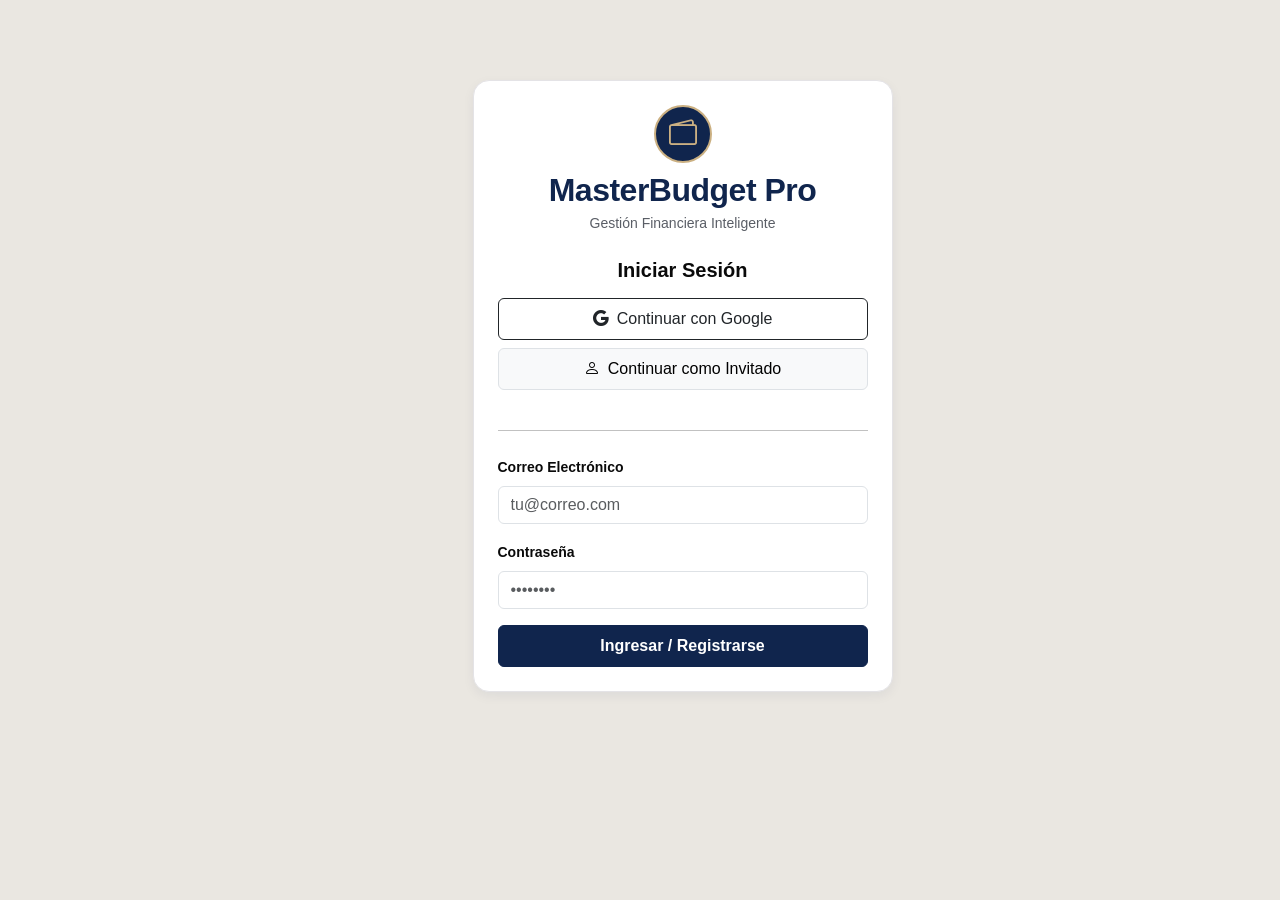
==== commit e0f4fa7f: "commit #3 Se mejoro el Dark mode, asi mismo como la visualizacion de cada boton" ====
--- a/index.html
+++ b/index.html
@@ -89,7 +89,7 @@
                 <h4 class="fw-bold mb-0">MasterBudget Pro</h4>
                 <div class="d-flex align-items-center gap-2 bg-white px-3 py-1 rounded-pill border shadow-sm ms-3">
                     <i class="bi bi-calendar3 text-muted"></i>
-                    <input type="month" id="selected-month" class="form-control form-control-sm border-0 bg-transparent fw-semibold" style="width: 145px;" onchange="onPeriodChange()">
+                    <input type="month" id="selected-month" class="form-control form-control-sm border-0 bg-transparent fw-semibold" style="width: 135px;" onchange="onPeriodChange()">
                 </div>
             </div>
             
@@ -114,25 +114,33 @@
             </div>
         </header>
 
-        <!-- SECCIÓN 1: LOGIN -->
-        <section id="login-section" class="dashboard-card mx-auto mt-5" style="max-width: 400px;">
-            <h3 class="text-center mb-4 fw-bold">Iniciar Sesión</h3>
+  <!-- SECCIÓN 1: LOGIN -->
+        <section id="login-section" class="dashboard-card mx-auto mt-5" style="max-width: 420px;">
+            <div class="text-center mb-4">
+                <div class="login-brand-badge d-inline-flex align-items-center justify-content-center rounded-circle mb-2">
+                    <i class="bi bi-wallet2 fs-3"></i>
+                </div>
+                <h2 class="login-brand-title fw-bold mb-1" style="letter-spacing: -0.5px;">MasterBudget Pro</h2>
+                <p class="text-muted small mb-0">Gestión Financiera Inteligente</p>
+            </div>
+            
+            <h5 class="text-center mb-3 fw-semibold">Iniciar Sesión</h5>
             <button type="button" class="btn btn-outline-dark w-100 mb-2 py-2 fw-medium" onclick="loginWithGoogle()"><i class="bi bi-google me-2"></i>Continuar con Google</button>
             <button type="button" class="btn btn-light border w-100 mb-3 py-2 fw-medium" onclick="loginAsGuest()"><i class="bi bi-person me-2"></i>Continuar como Invitado</button>
             <hr class="my-4">
             <form id="login-form">
                 <div class="mb-3">
-                    <label class="form-label small text-muted">Correo Electrónico</label>
-                    <input type="email" id="login-email" class="form-control" required>
+                    <label class="form-label small fw-semibold">Correo Electrónico</label>
+                    <input type="email" id="login-email" class="form-control" placeholder="tu@correo.com" required>
                 </div>
                 <div class="mb-3">
-                    <label class="form-label small text-muted">Contraseña</label>
-                    <input type="password" id="login-password" class="form-control" required>
+                    <label class="form-label small fw-semibold">Contraseña</label>
+                    <input type="password" id="login-password" class="form-control" placeholder="••••••••" required>
                 </div>
                 <button type="submit" class="btn btn-primary w-100 py-2 fw-semibold">Ingresar / Registrarse</button>
             </form>
         </section>
-
+        </section>
         <!-- SECCIÓN PRINCIPAL: DASHBOARD -->
         <section id="dashboard-section" class="d-none">
             <!-- ACCIONES RÁPIDAS -->
@@ -657,14 +665,14 @@
         }
 
         async function loginWithGoogle() {
-            if (!supabaseClient) return alert('No hay conexión con Supabase. Usa modo invitado.');
-            try {
-                await supabaseClient.auth.signInWithOAuth({
-                    provider: 'google',
-                    options: { redirectTo: window.location.origin }
-                });
-            } catch (err) { alert(err.message); }
-        }
+    if (!supabaseClient) return alert('No hay conexión con Supabase. Usa modo invitado.');
+    try {
+        await supabaseClient.auth.signInWithOAuth({
+            provider: 'google',
+            options: { redirectTo: window.location.href }
+        });
+    } catch (err) { alert(err.message); }
+}
 
         function loginAsGuest() {
             currentUserId = 'invitado';
@@ -1406,8 +1414,12 @@
             loadAllAppData();
         }
 
-        // DIBUJO DINÁMICO DE GRÁFICAS SEGÚN TRANSACCIONES REALES
+       // DIBUJO DINÁMICO DE GRÁFICAS CON CONTRASTE DE PALETA (NAVY + DORADO + BEIGE)
         function renderCharts() {
+            const isDark = document.body.classList.contains('dark-theme');
+            const textColor = isDark ? '#EAE7E1' : '#10254D';
+            const gridColor = isDark ? 'rgba(203, 176, 130, 0.15)' : 'rgba(16, 37, 77, 0.08)';
+
             const ctxBar = document.getElementById('barChart');
             if (ctxBar) {
                 if (barChartInstance) barChartInstance.destroy();
@@ -1430,11 +1442,35 @@
                         datasets: [{
                             label: 'Gastos acumulados',
                             data: weekTotals,
-                            backgroundColor: '#ff4d6d',
-                            borderRadius: 6
+                            backgroundColor: isDark ? '#CBB082' : '#10254D',
+                            hoverBackgroundColor: isDark ? '#EAE7E1' : '#CBB082',
+                            borderRadius: 8,
+                            barPercentage: 0.55
                         }]
                     },
-                    options: { plugins: { legend: { display: false } }, responsive: true }
+                    options: {
+                        plugins: {
+                            legend: { display: false },
+                            tooltip: {
+                                backgroundColor: isDark ? '#0A0A0A' : '#10254D',
+                                titleColor: '#CBB082',
+                                bodyColor: '#EAE7E1',
+                                borderColor: '#CBB082',
+                                borderWidth: 1
+                            }
+                        },
+                        scales: {
+                            x: {
+                                ticks: { color: textColor, font: { weight: '600' } },
+                                grid: { display: false }
+                            },
+                            y: {
+                                ticks: { color: textColor },
+                                grid: { color: gridColor }
+                            }
+                        },
+                        responsive: true
+                    }
                 });
             }
 
@@ -1453,7 +1489,10 @@
                 const labels = Object.keys(categoryTotals);
                 const dataValues = Object.values(categoryTotals);
 
-                const palette = ['#ffc107', '#dc3545', '#0dcaf0', '#198754', '#6f42c1', '#fd7e14', '#20c997'];
+                // Paleta elegante con alto contraste tanto sobre fondo marino oscuro como sobre blanco
+                const palette = isDark
+                    ? ['#CBB082', '#EAE7E1', '#6B8CC7', '#A38A5E', '#B8BCC4', '#4A6FA5', '#DFC9A6']
+                    : ['#10254D', '#CBB082', '#2E4A7D', '#8E734A', '#6C7077', '#1B3B73', '#B89B6A'];
 
                 donutChartInstance = new Chart(ctxDonut, {
                     type: 'doughnut',
@@ -1461,11 +1500,36 @@
                         labels: labels.length > 0 ? labels : ['Sin datos'],
                         datasets: [{
                             data: dataValues.length > 0 ? dataValues : [1],
-                            backgroundColor: dataValues.length > 0 ? palette.slice(0, labels.length) : ['#e0e0e0'],
-                            borderWidth: 0
+                            backgroundColor: dataValues.length > 0 ? palette.slice(0, labels.length) : ['rgba(203, 176, 130, 0.25)'],
+                            borderColor: isDark ? '#10254D' : '#FFFFFF',
+                            borderWidth: 3,
+                            hoverOffset: 6
                         }]
                     },
-                    options: { cutout: '70%', plugins: { legend: { display: true, position: 'bottom' } }, responsive: true }
+                    options: {
+                        cutout: '72%',
+                        plugins: {
+                            legend: {
+                                display: true,
+                                position: 'bottom',
+                                labels: {
+                                    color: textColor,
+                                    padding: 16,
+                                    usePointStyle: true,
+                                    pointStyle: 'circle',
+                                    font: { size: 12, weight: '600' }
+                                }
+                            },
+                            tooltip: {
+                                backgroundColor: isDark ? '#0A0A0A' : '#10254D',
+                                titleColor: '#CBB082',
+                                bodyColor: '#EAE7E1',
+                                borderColor: '#CBB082',
+                                borderWidth: 1
+                            }
+                        },
+                        responsive: true
+                    }
                 });
             }
         }
--- a/styles.css
+++ b/styles.css
@@ -1,8 +1,11 @@
 :root {
-    --bg-canvas: #f8f7f4;
-    --card-bg: #ffffff;
-    --text-main: #1f2328;
-    --text-muted: #8c929c;
+    --bg-canvas: #EAE7E1;       /* Beige cálido */
+    --surface-muted: #E4E3E6;   /* Gris perla */
+    --gold-accent: #CBB082;     /* Dorado arena */
+    --card-bg: #FFFFFF;         /* Blanco puro */
+    --navy-primary: #10254D;    /* Azul marino profundo */
+    --text-main: #0A0A0A;       /* Negro intenso */
+    --text-muted: #5A5E66;
     --accent-green: #198754;
     --accent-red: #dc3545;
 }
@@ -15,67 +18,272 @@
     transition: background-color 0.3s ease, color 0.3s ease;
 }
 
-/* === MODO OSCURO (DARK THEME) === */
+/* === MARCA EN EL LOGIN === */
+.login-brand-badge {
+    width: 58px;
+    height: 58px;
+    background-color: var(--navy-primary);
+    color: var(--gold-accent);
+    border: 2px solid var(--gold-accent);
+}
+
+.login-brand-title {
+    color: var(--navy-primary);
+}
+
+/* === BOTONES Y ACENTOS (MODO CLARO) === */
+.btn-primary {
+    background-color: var(--navy-primary) !important;
+    border-color: var(--navy-primary) !important;
+    color: #FFFFFF !important;
+}
+
+.btn-primary:hover {
+    background-color: #0b1a36 !important;
+    border-color: #0b1a36 !important;
+}
+
+.btn-outline-primary {
+    color: var(--navy-primary) !important;
+    border-color: var(--navy-primary) !important;
+}
+
+.btn-outline-primary:hover {
+    background-color: var(--navy-primary) !important;
+    color: #FFFFFF !important;
+}
+
+.btn-dark {
+    background-color: var(--text-main) !important;
+    border-color: var(--text-main) !important;
+    color: #FFFFFF !important;
+}
+
+.btn-warning {
+    background-color: var(--gold-accent) !important;
+    border-color: var(--gold-accent) !important;
+    color: var(--text-main) !important;
+}
+
+.btn-outline-warning {
+    border-color: var(--gold-accent) !important;
+    color: var(--text-main) !important;
+}
+
+.btn-outline-warning:hover {
+    background-color: var(--gold-accent) !important;
+    color: var(--text-main) !important;
+}
+
+.text-primary { color: var(--navy-primary) !important; }
+.text-warning { color: var(--gold-accent) !important; }
+.text-muted { color: var(--text-muted) !important; }
+
+/* Ancho suficiente para "noviembre de 2026" sin recortes */
+#selected-month {
+    width: 175px !important;
+    min-width: 175px !important;
+}
+
+/* === MODO OSCURO CON ALTO CONTRASTE (NAVY + DORADO + BEIGE) === */
 body.dark-theme {
-    --bg-canvas: #121212;
-    --card-bg: #1e1e1e;
-    --text-main: #e0e0e0;
-    --text-muted: #a0a0a0;
+    --bg-canvas: #0A0A0A;       /* Fondo negro profundo */
+    --card-bg: #10254D;         /* Tarjetas en Azul Marino */
+    --text-main: #EAE7E1;       /* Texto claro en Beige cálido */
+    --text-muted: #CBB082;      /* Subtítulos en Dorado arena */
+    color-scheme: dark;         /* Hace que el calendario nativo y su ícono sean claros */
+}
+
+body.dark-theme .login-brand-badge {
+    background-color: var(--gold-accent);
+    color: var(--navy-primary);
+    border-color: #EAE7E1;
+}
+
+body.dark-theme .login-brand-title {
+    color: var(--gold-accent) !important;
 }
 
 body.dark-theme .sidebar-nav,
 body.dark-theme .dashboard-card,
 body.dark-theme .modal-content {
     background-color: var(--card-bg);
-    border-color: #2c2c2c;
+    border: 1px solid rgba(203, 176, 130, 0.35);
     color: var(--text-main);
 }
 
+/* BOTONES EN MODO OSCURO (CONTRASTE GARANTIZADO) */
+body.dark-theme .btn-dark {
+    background-color: var(--gold-accent) !important;
+    border-color: var(--gold-accent) !important;
+    color: #0A0A0A !important;
+    font-weight: 700 !important;
+}
+
+body.dark-theme .btn-dark:hover {
+    background-color: #EAE7E1 !important;
+    color: #0A0A0A !important;
+}
+
+body.dark-theme .btn-outline-dark {
+    color: #EAE7E1 !important;
+    border-color: var(--gold-accent) !important;
+    background-color: rgba(255, 255, 255, 0.05) !important;
+}
+
+body.dark-theme .btn-outline-dark:hover {
+    background-color: var(--gold-accent) !important;
+    color: #0A0A0A !important;
+}
+
+body.dark-theme .btn-light {
+    background-color: #EAE7E1 !important;
+    border-color: #EAE7E1 !important;
+    color: #0A0A0A !important;
+    font-weight: 600;
+}
+
+body.dark-theme .btn-primary {
+    background-color: var(--gold-accent) !important;
+    border-color: var(--gold-accent) !important;
+    color: #0A0A0A !important;
+    font-weight: 700;
+}
+
+body.dark-theme .btn-primary:hover {
+    background-color: #dec499 !important;
+}
+
+body.dark-theme .btn-outline-primary {
+    color: var(--gold-accent) !important;
+    border-color: var(--gold-accent) !important;
+}
+
+body.dark-theme .btn-outline-primary:hover {
+    background-color: var(--gold-accent) !important;
+    color: #0A0A0A !important;
+}
+
+body.dark-theme .btn-outline-warning,
+body.dark-theme .btn-outline-secondary {
+    color: #EAE7E1 !important;
+    border-color: rgba(234, 231, 225, 0.45) !important;
+}
+
+body.dark-theme .btn-outline-success {
+    color: #4ade80 !important;
+    border-color: #4ade80 !important;
+}
+
+/* BOTÓN DE PERFIL ("Modo Invitado") Y BOTÓN DE TEMA EN NAVBAR */
+body.dark-theme .btn-white,
+body.dark-theme .btn-white span,
+body.dark-theme #user-greeting {
+    background-color: var(--card-bg) !important;
+    border-color: rgba(203, 176, 130, 0.5) !important;
+    color: #EAE7E1 !important;
+}
+
+/* TEXTOS Y ETIQUETAS */
+body.dark-theme .form-label,
+body.dark-theme .tx-title,
+body.dark-theme h1, body.dark-theme h2, body.dark-theme h3, 
+body.dark-theme h4, body.dark-theme h5, body.dark-theme h6 {
+    color: #EAE7E1 !important;
+}
+
+body.dark-theme .form-control,
+body.dark-theme .form-select {
+    background-color: #0A1730 !important;
+    border-color: rgba(203, 176, 130, 0.45) !important;
+    color: #FFFFFF !important;
+}
+
+body.dark-theme #selected-month {
+    background-color: transparent !important;
+    border: none !important;
+    color: #EAE7E1 !important;
+}
+
+body.dark-theme .form-control::placeholder {
+    color: rgba(234, 231, 225, 0.55) !important;
+}
+
+body.dark-theme .bg-light,
+body.dark-theme .bg-white,
+body.dark-theme .input-group-text {
+    background-color: #0A1730 !important;
+    border-color: rgba(203, 176, 130, 0.35) !important;
+    color: #EAE7E1 !important;
+}
+
+/* TABLAS EN MODO OSCURO (ELIMINA EL FONDO BLANCO DE LAS FILAS) */
+body.dark-theme .table {
+    --bs-table-bg: #10254D;
+    --bs-table-color: #EAE7E1;
+    --bs-table-border-color: rgba(203, 176, 130, 0.25);
+    --bs-table-hover-bg: #183469;
+    --bs-table-hover-color: #FFFFFF;
+    color: #EAE7E1 !important;
+}
+
+body.dark-theme .table > :not(caption) > * > * {
+    background-color: #10254D !important;
+    color: #EAE7E1 !important;
+    border-bottom-color: rgba(203, 176, 130, 0.25) !important;
+}
+
+body.dark-theme .table-light th,
+body.dark-theme .table thead th {
+    background-color: #0A1730 !important;
+    color: var(--gold-accent) !important;
+    border-color: rgba(203, 176, 130, 0.35) !important;
+}
+
+body.dark-theme .table td.text-muted {
+    color: var(--gold-accent) !important;
+}
+
+/* SIDEBAR EN MODO OSCURO */
 body.dark-theme .sidebar-icon {
-    color: var(--text-muted);
+    color: #EAE7E1;
 }
 
 body.dark-theme .sidebar-icon:hover,
 body.dark-theme .sidebar-icon.active {
-    background-color: #2a2a2a;
-    color: #ffffff;
+    background-color: var(--gold-accent);
+    color: #0A0A0A;
+}
+
+body.dark-theme .sidebar-icon:hover span,
+body.dark-theme .sidebar-icon.active span,
+body.dark-theme .sidebar-icon.active i {
+    color: #0A0A0A !important;
 }
 
 body.dark-theme .tx-item {
-    border-bottom-color: #2a2a2a;
-}
-
-body.dark-theme .form-control,
-body.dark-theme .form-select {
-    background-color: #2b2b2b;
-    border-color: #3d3d3d;
-    color: #ffffff;
-}
-
-body.dark-theme .btn-white {
-    background-color: #1e1e1e;
-    border-color: #2c2c2c;
-    color: #ffffff !important;
+    border-bottom-color: rgba(203, 176, 130, 0.2);
 }
 
 body.dark-theme .dropdown-menu {
-    background-color: #1e1e1e;
-    border-color: #2c2c2c;
+    background-color: var(--card-bg);
+    border-color: var(--gold-accent);
 }
 
 body.dark-theme .dropdown-item {
-    color: #e0e0e0;
+    color: #EAE7E1;
 }
 
 body.dark-theme .dropdown-item:hover {
-    background-color: #2a2a2a;
-}
-
-/* Sidebar icónico con texto abajo */
+    background-color: var(--gold-accent);
+    color: #0A0A0A;
+}
+
+/* === ESTRUCTURA GENERAL === */
 .sidebar-nav {
-    width: 85px; /* Ampliado para acomodar texto cómodamente */
+    width: 85px;
     background-color: var(--card-bg);
-    border-right: 1px solid #eaeaea;
+    border-right: 1px solid var(--surface-muted);
     position: fixed;
     top: 0;
     left: 0;
@@ -93,7 +301,7 @@
     height: auto;
     min-height: 54px;
     display: flex;
-    flex-direction: column; /* Alinea icono arriba y texto abajo */
+    flex-direction: column;
     align-items: center;
     justify-content: center;
     border-radius: 12px;
@@ -118,31 +326,25 @@
 
 .sidebar-icon:hover, 
 .sidebar-icon.active {
-    background-color: #f0f0f0;
-    color: var(--text-main);
+    background-color: var(--navy-primary);
+    color: #FFFFFF;
+}
+
+.sidebar-icon.active i {
+    color: var(--gold-accent);
 }
 
 .main-wrapper {
-    margin-left: 85px; /* Ajustado al nuevo ancho del sidebar */
+    margin-left: 85px;
     padding: 2rem;
 }
 
-/* Soporte para modo oscuro */
-body.dark-theme .sidebar-icon span {
-    color: var(--text-muted);
-}
-body.dark-theme .sidebar-icon:hover span,
-body.dark-theme .sidebar-icon.active span {
-    color: #ffffff;
-}
-
-/* Tarjetas de Métricas */
 .dashboard-card {
     background: var(--card-bg);
     border-radius: 16px;
     padding: 1.5rem;
-    border: 1px solid #f0f0f0;
-    box-shadow: 0 2px 8px rgba(0,0,0,0.02);
+    border: 1px solid var(--surface-muted);
+    box-shadow: 0 4px 12px rgba(16, 37, 77, 0.06);
     height: 100%;
 }
 
@@ -163,20 +365,24 @@
     font-size: 2.2rem;
     font-weight: 800;
     letter-spacing: -0.5px;
-}
-
-/* Colores de Saldos */
-.val-negative { color: var(--accent-red); }
-.val-positive { color: var(--accent-green); }
-
-/* Lista de Transacciones */
+    color: var(--navy-primary);
+}
+
+body.dark-theme .metric-value {
+    color: #FFFFFF;
+}
+
+.val-negative { color: #ff5c6c !important; }
+.val-positive { color: #28c76f !important; }
+
 .tx-item {
     display: flex;
     justify-content: space-between;
     align-items: center;
     padding: 0.85rem 0;
-    border-bottom: 1px solid #f5f5f5;
-}
+    border-bottom: 1px solid var(--surface-muted);
+}
+
 .tx-item:last-child { border-bottom: none; }
 
 .tx-title { 
@@ -184,7 +390,104 @@
     font-size: 0.9rem; 
     margin-bottom: 2px; 
 }
+
 .tx-date { 
     font-size: 0.75rem; 
     color: var(--text-muted); 
+}
+
+/* === RESPONSIVE DESIGN (TELÉFONOS Y TABLETS) === */
+@media (max-width: 768px) {
+    .sidebar-nav {
+        top: auto;
+        bottom: 0;
+        left: 0;
+        width: 100%;
+        height: 68px;
+        flex-direction: row;
+        justify-content: space-around;
+        align-items: center;
+        padding: 4px 6px;
+        border-right: none;
+        border-top: 1px solid var(--surface-muted);
+        overflow-x: auto;
+        overflow-y: hidden;
+        box-shadow: 0 -2px 10px rgba(0, 0, 0, 0.06);
+    }
+
+    body.dark-theme .sidebar-nav {
+        border-top: 1px solid rgba(203, 176, 130, 0.35);
+    }
+
+    .sidebar-nav > div:first-child {
+        display: none !important;
+    }
+
+    .sidebar-icon {
+        width: auto;
+        min-width: 54px;
+        min-height: 52px;
+        margin: 0 !important;
+        padding: 4px 6px;
+        font-size: 1.1rem;
+        flex-shrink: 0;
+    }
+
+    .sidebar-icon span {
+        font-size: 0.62rem;
+    }
+
+    .main-wrapper {
+        margin-left: 0 !important;
+        padding: 1rem 1rem 5.5rem 1rem !important;
+        width: 100%;
+        overflow-x: hidden;
+    }
+
+    #login-section {
+        margin-top: 1.5rem !important;
+        width: 100% !important;
+        max-width: 100% !important;
+    }
+
+    #top-navbar {
+        flex-direction: column;
+        align-items: stretch !important;
+        gap: 0.75rem;
+    }
+
+    #top-navbar > div:first-child {
+        justify-content: space-between;
+        width: 100%;
+    }
+
+    #top-navbar > div:first-child .ms-3 {
+        margin-left: 0 !important;
+    }
+
+    #top-navbar > div:last-child {
+        justify-content: space-between;
+        width: 100%;
+    }
+
+    #selected-month {
+        width: 155px !important;
+        min-width: 155px !important;
+    }
+
+    .metric-value {
+        font-size: 1.75rem;
+        white-space: nowrap;
+    }
+
+    #dashboard-section > div:first-child .d-flex:first-child {
+        width: 100%;
+    }
+
+    #dashboard-section > div:first-child .d-flex:first-child .btn {
+        flex: 1 1 calc(50% - 0.5rem);
+        font-size: 0.85rem;
+        padding-left: 0.75rem !important;
+        padding-right: 0.75rem !important;
+    }
 }
